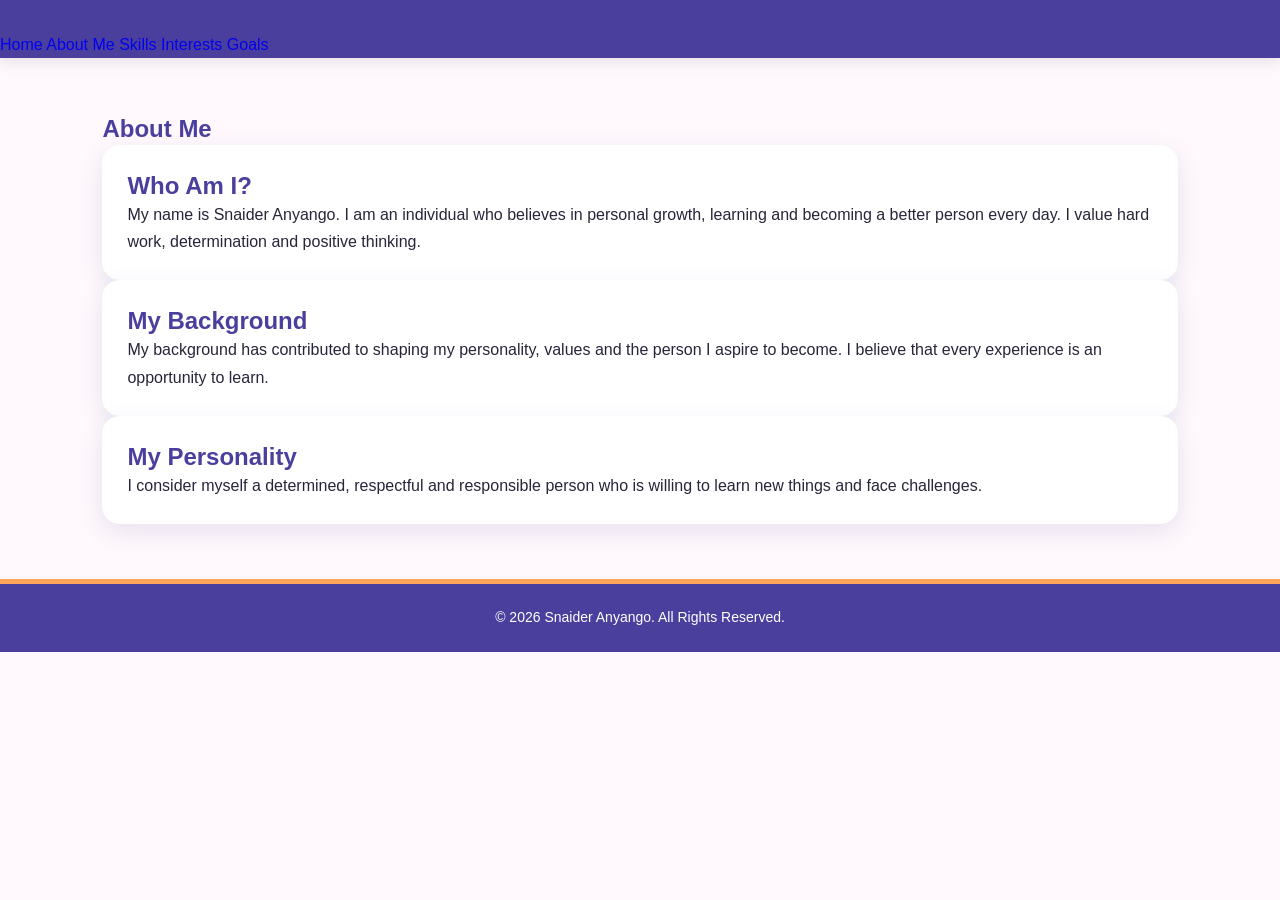
==== about.html @ adc33dcf "first commit" ====
<!DOCTYPE html>
<html lang="en">
<head>
    <meta charset="UTF-8">
    <meta name="viewport" content="width=device-width, initial-scale=1.0">
    <title>About Me | Snaider Anyango</title>
    <link rel="stylesheet" href="style.css">
</head>
<body>

<header>
    <h2>SNAIDER ANYANGO</h2>
    <nav>
        <a href="index.html">Home</a>
        <a href="about.html">About Me</a>
        <a href="skills.html">Skills</a>
        <a href="interests.html">Interests</a>
        <a href="goals.html">Goals</a>
    </nav>
</header>

<section class="content">
    <h1>About <span>Me</span></h1>

    <div class="card">
        <h2>Who Am I?</h2>
        <p>
            My name is Snaider Anyango.
            I am an individual who believes in personal growth,
            learning and becoming a better person every day.
            I value hard work, determination and positive thinking.
        </p>
    </div>

    <div class="card">
        <h2>My Background</h2>
        <p>
            My background has contributed to shaping my personality,
            values and the person I aspire to become.
            I believe that every experience is an opportunity to learn.
        </p>
    </div>

    <div class="card">
        <h2>My Personality</h2>
        <p>
            I consider myself a determined, respectful and
            responsible person who is willing to learn new things
            and face challenges.
        </p>
    </div>
</section>
<script src="script.js"></script>
<footer>
    <p>&copy; 2026 Snaider Anyango. All Rights Reserved.</p>
</footer>

</body>
</html>
---- style.css ----
/* ==================================================
   SNAIDER ANYANGO - PERSONAL PROFILE WEBSITE
   Complete Website Design
   Colours: Pink, Green, Blue, White, Yellow,
            Orange, Violet and Indigo
================================================== */


/* ==================================================
   1. COLOUR VARIABLES
================================================== */

:root {
    --pink: #F7A8C8;
    --light-green: #A8E6A3;
    --blue: #55A9E8;
    --white: #FFFFFF;
    --yellow: #FFE66D;
    --orange: #FFA45B;
    --violet: #A78BFA;
    --indigo: #4B3F9E;

    --dark: #29243A;
    --grey: #777386;
    --light-bg: #F8F7FF;

    --shadow: 0 8px 25px rgba(75, 63, 158, 0.12);
    --radius: 18px;
}


/* ==================================================
   2. GENERAL WEBSITE STYLING
================================================== */

* {
    margin: 0;
    padding: 0;
    box-sizing: border-box;
}

html {
    scroll-behavior: smooth;
}

body {
    font-family: 'Segoe UI', Arial, sans-serif;
    background: var(--light-bg);
    color: var(--dark);
    line-height: 1.7;
}

img {
    max-width: 100%;
    display: block;
}

a {
    text-decoration: none;
}

button,
input,
textarea {
    font-family: inherit;
}


/* ==================================================
   3. NAVIGATION BAR
================================================== */

header {
    background: var(--indigo);
    position: sticky;
    top: 0;
    z-index: 1000;
    box-shadow: 0 4px 15px rgba(0,0,0,0.1);
}

.navbar {
    min-height: 75px;
    padding: 15px 7%;
    display: flex;
    align-items: center;
    justify-content: space-between;
}

.logo {
    color: var(--yellow);
    font-size: 27px;
    font-weight: 800;
    letter-spacing: 1px;
}

.nav-links {
    display: flex;
    align-items: center;
    gap: 22px;
    list-style: none;
}

.nav-links a {
    color: var(--white);
    font-size: 15px;
    font-weight: 600;
    transition: 0.3s;
    padding: 8px 0;
}

.nav-links a:hover,
.nav-links a.active {
    color: var(--pink);
    border-bottom: 2px solid var(--yellow);
}

/* Mobile menu icon */

.menu-toggle {
    display: none;
    background: var(--pink);
    color: var(--indigo);
    font-size: 25px;
    border: none;
    padding: 5px 12px;
    border-radius: 8px;
    cursor: pointer;
}


/* ==================================================
   4. COMMON PAGE HEADINGS
================================================== */

h1,
h2,
h3 {
    color: var(--indigo);
    line-height: 1.3;
}

.page-heading {
    text-align: center;
    padding: 55px 20px 35px;
}

.page-heading h1 {
    font-size: 38px;
    margin-bottom: 12px;
}

.page-heading p {
    color: var(--grey);
    font-size: 16px;
}

section {
    padding: 55px 8%;
}


/* ==================================================
   5. HOME PAGE
================================================== */

.hero {
    min-height: 80vh;
    display: flex;
    align-items: center;
    justify-content: space-between;
    gap: 50px;
    padding: 65px 8%;

    background: linear-gradient(
        120deg,
        #FFFFFF 45%,
        #FCE4EF 45%,
        #E7DEFF 100%
    );
}

.hero-content {
    flex: 1;
}

.hero-content h4 {
    color: #D76E9C;
    letter-spacing: 3px;
    font-size: 14px;
    margin-bottom: 20px;
}

.hero-content h1 {
    color: var(--indigo);
    font-size: 45px;
    margin-bottom: 12px;
}

.hero-content h1 span {
    color: #D76E9C;
}

.hero-content h2 {
    color: var(--blue);
    margin-bottom: 18px;
}

.hero-content p {
    max-width: 550px;
    font-size: 17px;
    line-height: 1.9;
    color: var(--dark);
    margin-bottom: 20px;
}

.hero-btn {
    display: inline-block;
    background: var(--violet);
    color: var(--white);
    padding: 13px 28px;
    border-radius: 30px;
    font-weight: bold;
    transition: 0.3s;
}

.hero-btn:hover {
    background: var(--orange);
    color: var(--dark);
    transform: translateY(-3px);
}

/* Home page photo - RIGHT SIDE */

.hero-image {
    flex: 1;
    display: flex;
    flex-direction: column;
    align-items: center;
    justify-content: center;
}

.hero-image img {
    width: 320px;
    height: 370px;
    object-fit: cover;
    border-radius: 45% 45% 20px 20px;
    border: 7px solid var(--white);
    outline: 5px solid var(--pink);
    box-shadow: var(--shadow);
}

.upload-btn {
    background: var(--yellow);
    color: var(--dark);
    padding: 12px 22px;
    border-radius: 25px;
    margin-top: 25px;
    cursor: pointer;
    font-weight: 600;
    transition: 0.3s;
}

.upload-btn:hover {
    background: var(--light-green);
}


/* ==================================================
   6. PROFILE PAGE
================================================== */

.profile-section {
    max-width: 1100px;
    margin: auto;
    padding: 55px 25px;
}

.profile-box {
    background: var(--white);
    padding: 35px;
    border-radius: var(--radius);
    box-shadow: var(--shadow);
    border-left: 6px solid var(--pink);
    margin-bottom: 25px;
}

.profile-box h2 {
    margin-bottom: 15px;
    color: var(--indigo);
}

.profile-box p {
    color: var(--grey);
    line-height: 1.9;
}

.profile-grid {
    display: grid;
    grid-template-columns: repeat(2, 1fr);
    gap: 22px;
}

.profile-card {
    background: #FCE4EF;
    padding: 25px;
    border-radius: var(--radius);
    transition: 0.3s;
}

.profile-card:nth-child(2) {
    background: #EAF4FF;
}

.profile-card:nth-child(3) {
    background: #FFF8D9;
}

.profile-card:nth-child(4) {
    background: #E4F7E3;
}

.profile-card:hover {
    transform: translateY(-6px);
    box-shadow: var(--shadow);
}


/* ==================================================
   7. SKILLS PAGE
================================================== */

.skills-section {
    max-width: 1100px;
    margin: auto;
    padding: 50px 25px;
}

.skills-grid {
    display: grid;
    grid-template-columns: repeat(3, 1fr);
    gap: 22px;
}

.skill-card {
    background: var(--white);
    padding: 28px;
    border-radius: var(--radius);
    box-shadow: var(--shadow);
    text-align: center;
    border-bottom: 5px solid var(--pink);
    transition: 0.3s;
}

.skill-card:nth-child(2) {
    border-color: var(--blue);
}

.skill-card:nth-child(3) {
    border-color: var(--light-green);
}

.skill-card:nth-child(4) {
    border-color: var(--yellow);
}

.skill-card:nth-child(5) {
    border-color: var(--orange);
}

.skill-card:nth-child(6) {
    border-color: var(--violet);
}

.skill-card:hover {
    transform: translateY(-8px);
}

.skill-card h3 {
    margin: 12px 0;
}

.skill-icon {
    font-size: 40px;
}

/* Skill progress bars */

.skill-bar {
    width: 100%;
    height: 10px;
    background: #EEEAFB;
    border-radius: 20px;
    overflow: hidden;
    margin-top: 15px;
}

.skill-progress {
    height: 100%;
    background: linear-gradient(
        90deg,
        var(--pink),
        var(--violet),
        var(--blue)
    );
    border-radius: 20px;
}


/* ==================================================
   8. INTERESTS PAGE
================================================== */

.interests-section {
    max-width: 1100px;
    margin: auto;
    padding: 50px 25px;
}

.interests-grid {
    display: grid;
    grid-template-columns: repeat(3, 1fr);
    gap: 25px;
}

.interest-card {
    background: var(--white);
    padding: 30px 22px;
    text-align: center;
    border-radius: var(--radius);
    box-shadow: var(--shadow);
    transition: 0.3s;
}

.interest-card:hover {
    transform: translateY(-8px) rotate(1deg);
}

.interest-card:nth-child(1) {
    background: #FCE4EF;
}

.interest-card:nth-child(2) {
    background: #EAF4FF;
}

.interest-card:nth-child(3) {
    background: #E4F7E3;
}

.interest-card:nth-child(4) {
    background: #FFF8D9;
}

.interest-card:nth-child(5) {
    background: #F3EEFF;
}

.interest-card:nth-child(6) {
    background: #FFF0E4;
}

.interest-icon {
    font-size: 42px;
    margin-bottom: 15px;
}

.interest-card h3 {
    margin-bottom: 10px;
}

.interest-card p {
    color: var(--grey);
}


/* ==================================================
   9. GOALS AND AMBITIONS PAGE
================================================== */

.goals-hero {
    position: relative;
    padding: 75px 8%;
    background: linear-gradient(
        120deg,
        var(--indigo),
        var(--violet),
        var(--pink)
    );
    color: var(--white);
    overflow: hidden;
    border-radius: 0 0 45px 45px;
}

.goals-intro {
    max-width: 700px;
    position: relative;
    z-index: 2;
}

.small-tag {
    display: inline-block;
    background: var(--yellow);
    color: var(--dark);
    padding: 9px 16px;
    border-radius: 30px;
    font-size: 12px;
    font-weight: bold;
    letter-spacing: 2px;
}

.goals-hero h1 {
    color: var(--white);
    font-size: 45px;
    margin-top: 30px;
}

.goals-hero h1 span {
    color: var(--yellow);
}

.goals-hero p {
    color: var(--white);
    font-size: 17px;
    line-height: 1.8;
}

.goals-decoration {
    position: absolute;
    right: 10%;
    top: 10px;
    font-size: 180px;
    color: rgba(255,255,255,0.15);
}

.goals-container {
    max-width: 1100px;
    margin: auto;
    padding: 55px 25px;
}

.vision-mission {
    display: grid;
    grid-template-columns: repeat(2, 1fr);
    gap: 25px;
}

.goal-card {
    padding: 35px;
    border-radius: 22px;
    min-height: 190px;
    transition: 0.3s;
}

.goal-card:hover,
.future-card:hover {
    transform: translateY(-7px);
}

.vision-card {
    background: #FCE4EF;
    border-left: 7px solid var(--pink);
}

.mission-card {
    background: #EAF4FF;
    border-left: 7px solid var(--blue);
}

.goal-icon {
    font-size: 35px;
}

.goal-card h2 {
    margin: 10px 0;
}

.goal-card p {
    line-height: 1.8;
}

.goals-heading {
    text-align: center;
    margin: 75px 0 30px;
}

.goals-heading span {
    color: #E58A38;
    font-weight: bold;
    font-size: 12px;
    letter-spacing: 2px;
}

.goals-heading h2 {
    font-size: 32px;
    margin: 12px 0;
}

.goals-heading p {
    color: var(--grey);
}

.goal-list {
    display: grid;
    grid-template-columns: repeat(2, 1fr);
    gap: 18px;
}

.goal-item {
    display: flex;
    align-items: center;
    gap: 16px;
    padding: 22px;
    background: var(--white);
    border-radius: 16px;
    box-shadow: var(--shadow);
    border: 1px solid #EEEAFB;
    transition: 0.3s;
}

.goal-item:hover {
    transform: translateX(6px);
    border-color: var(--violet);
}

.number {
    background: var(--indigo);
    color: var(--white);
    min-width: 42px;
    height: 42px;
    display: grid;
    place-items: center;
    border-radius: 12px;
    font-weight: bold;
}

.goal-item h3 {
    margin: 0 0 7px;
    font-size: 17px;
}

.goal-item p {
    color: var(--grey);
    margin: 0;
    font-size: 14px;
}

.goal-symbol {
    margin-left: auto;
    font-size: 25px;
}

.future-grid {
    display: grid;
    grid-template-columns: repeat(4, 1fr);
    gap: 18px;
}

.future-card {
    padding: 25px 18px;
    border-radius: 18px;
    text-align: center;
    transition: 0.3s;
}

.future-card > div {
    font-size: 38px;
    margin-bottom: 15px;
}

.future-card h3 {
    font-size: 17px;
}

.future-card p {
    line-height: 1.6;
    font-size: 14px;
}

.future-pink {
    background: #FCE4EF;
}

.future-blue {
    background: #EAF4FF;
}

.future-yellow {
    background: #FFF8D9;
}

.future-green {
    background: #E4F7E3;
}

.motto-section {
    margin-top: 80px;
    padding: 55px 30px;
    text-align: center;
    background: linear-gradient(
        120deg,
        var(--indigo),
        var(--violet)
    );
    border-radius: 25px;
    color: var(--white);
}

.motto-star {
    color: var(--yellow);
    font-size: 35px;
}

.motto-section h2 {
    color: var(--yellow);
    letter-spacing: 4px;
}

.motto-section blockquote {
    font-size: 23px;
    font-style: italic;
    line-height: 1.7;
    max-width: 750px;
    margin: 25px auto;
    color: var(--white);
}

.motto-section p {
    color: var(--yellow);
    font-weight: bold;
}


/* ==================================================
   10. CONTACT PAGE
================================================== */

.contact-section {
    background: linear-gradient(
        135deg,
        var(--white),
        #FCE4EF,
        #EAF4FF,
        #F3EEFF
    );
    padding: 45px 20px;
}

.contact-box {
    max-width: 600px;
    margin: 35px auto;
    padding: 35px;
    background: var(--white);
    border-radius: 18px;
    box-shadow: var(--shadow);
    border-top: 5px solid var(--pink);
}

.contact-box h3 {
    text-align: center;
    color: var(--indigo);
    margin-bottom: 25px;
    font-size: 23px;
}

.contact-box form {
    display: flex;
    flex-direction: column;
    gap: 12px;
}

.contact-box label {
    color: var(--indigo);
    font-weight: 600;
    margin-top: 8px;
}

.contact-box input,
.contact-box textarea {
    width: 100%;
    padding: 14px;
    border: 1px solid var(--light-green);
    border-radius: 9px;
    outline: none;
    font-size: 15px;
    background: #F5FAFF;
}

.contact-box input:focus,
.contact-box textarea:focus {
    border-color: var(--blue);
    box-shadow: 0 0 5px rgba(85,169,232,0.3);
}

.contact-box textarea {
    resize: vertical;
}

.contact-box button {
    margin-top: 15px;
    font-size: 16px;
    background: var(--violet);
    color: var(--white);
    border: none;
    padding: 14px;
    border-radius: 9px;
    cursor: pointer;
    transition: 0.3s;
}

.contact-box button:hover {
    background: var(--orange);
    color: var(--dark);
}

.contact-box button:disabled {
    opacity: 0.6;
    cursor: not-allowed;
}

.contact-note {
    text-align: center;
    margin-top: 25px;
    color: var(--indigo);
    line-height: 1.7;
}

#form-status {
    text-align: center;
    font-weight: 600;
    margin-top: 12px;
}


/* ==================================================
   11. COMMON CARDS AND BUTTONS
================================================== */

.card {
    background: var(--white);
    padding: 25px;
    border-radius: var(--radius);
    box-shadow: var(--shadow);
    transition: 0.3s;
}

.card:hover {
    transform: translateY(-5px);
}

button {
    transition: 0.3s;
}


/* ==================================================
   12. FOOTER
================================================== */

footer {
    background: var(--indigo);
    color: var(--white);
    text-align: center;
    padding: 22px;
    border-top: 5px solid var(--orange);
}

footer p {
    color: var(--white);
    font-size: 14px;
}


/* ==================================================
   13. RESPONSIVE DESIGN - TABLETS
================================================== */

@media (max-width: 900px) {

    .navbar {
        padding: 15px 4%;
    }

    .nav-links {
        gap: 12px;
    }

    .hero {
        padding: 50px 5%;
    }

    .hero-content h1 {
        font-size: 35px;
    }

    .skills-grid,
    .interests-grid {
        grid-template-columns: repeat(2, 1fr);
    }

    .future-grid {
        grid-template-columns: repeat(2, 1fr);
    }

}


/* ==================================================
   14. RESPONSIVE DESIGN - MOBILE PHONES
================================================== */

@media (max-width: 768px) {

    /* Navigation */

    .navbar {
        flex-wrap: wrap;
    }

    .menu-toggle {
        display: block;
    }

    .nav-links {
        display: none;
        width: 100%;
        flex-direction: column;
        align-items: flex-start;
        gap: 0;
        padding: 15px 0;
    }

    .nav-links.show {
        display: flex;
    }

    .nav-links li {
        width: 100%;
    }

    .nav-links a {
        display: block;
        padding: 12px 5px;
    }

    /* Home */

    .hero {
        flex-direction: column;
        text-align: center;
        padding: 45px 7%;
    }

    .hero-content h1 {
        font-size: 32px;
    }

    .hero-content p {
        margin-left: auto;
        margin-right: auto;
    }

    .hero-image img {
        width: 260px;
        height: 300px;
    }

    /* Other pages */

    .profile-grid,
    .vision-mission,
    .goal-list {
        grid-template-columns: 1fr;
    }

    .skills-grid,
    .interests-grid {
        grid-template-columns: repeat(2, 1fr);
    }

    .goals-hero h1 {
        font-size: 32px;
    }

    .goals-decoration {
        font-size: 100px;
        right: 5%;
    }

    .motto-section blockquote {
        font-size: 19px;
    }

}


/* ==================================================
   15. SMALL MOBILE PHONES
================================================== */

@media (max-width: 450px) {

    .logo {
        font-size: 22px;
    }

    .hero-content h1 {
        font-size: 28px;
    }

    .page-heading h1 {
        font-size: 29px;
    }

    .skills-grid,
    .interests-grid,
    .future-grid {
        grid-template-columns: 1fr;
    }

    .contact-box {
        padding: 22px;
        margin: 15px auto;
    }

    .goal-item {
        padding: 15px;
        gap: 10px;
    }

    .goals-container {
        padding: 35px 15px;
    }

    section {
        padding: 35px 5%;
    }

}

/* =================================
   GOALS AND AMBITIONS PAGE
================================= */

.goals-hero {
    position: relative;
    padding: 75px 8%;
    background: linear-gradient(120deg, #4B3F9E, #A78BFA, #F7A8C8);
    color: white;
    overflow: hidden;
    border-radius: 0 0 45px 45px;
}

.goals-intro {
    max-width: 700px;
    position: relative;
    z-index: 2;
}

.small-tag {
    background: #FFE66D;
    color: #29243A;
    padding: 9px 16px;
    border-radius: 30px;
    font-size: 12px;
    font-weight: bold;
    letter-spacing: 2px;
}

.goals-hero h1 {
    color: white;
    font-size: 45px;
    line-height: 1.2;
    margin-top: 30px;
}

.goals-hero h1 span {
    color: #FFE66D;
}

.goals-hero p {
    color: white;
    font-size: 17px;
    line-height: 1.8;
}

.goals-decoration {
    position: absolute;
    right: 10%;
    top: 10px;
    font-size: 180px;
    color: rgba(255,255,255,0.15);
}

/* MAIN CONTAINER */

.goals-container {
    max-width: 1100px;
    margin: auto;
    padding: 55px 25px;
}

/* VISION AND MISSION */

.vision-mission {
    display: grid;
    grid-template-columns: repeat(2, 1fr);
    gap: 25px;
}

.goal-card {
    padding: 35px;
    border-radius: 22px;
    min-height: 190px;
    transition: 0.3s;
}

.goal-card:hover,
.future-card:hover {
    transform: translateY(-7px);
}

.vision-card {
    background: #FCE4EF;
    border-left: 7px solid #F7A8C8;
}

.mission-card {
    background: #EAF4FF;
    border-left: 7px solid #55A9E8;
}

.goal-icon {
    font-size: 35px;
}

.goal-card h2 {
    color: #4B3F9E;
}

.goal-card p {
    line-height: 1.8;
    color: #39334B;
}

/* SECTION HEADINGS */

.goals-heading {
    text-align: center;
    margin: 75px 0 30px;
}

.goals-heading span {
    color: #E58A38;
    font-weight: bold;
    font-size: 12px;
    letter-spacing: 2px;
}

.goals-heading h2 {
    color: #4B3F9E;
    font-size: 32px;
    margin: 12px 0;
}

.goals-heading p {
    color: #777;
}

/* SHORT-TERM GOALS */

.goal-list {
    display: grid;
    grid-template-columns: repeat(2, 1fr);
    gap: 18px;
}

.goal-item {
    display: flex;
    align-items: center;
    gap: 16px;
    padding: 22px;
    background: white;
    border-radius: 16px;
    box-shadow: 0 5px 20px rgba(75,63,158,0.09);
    border: 1px solid #EEEAFB;
    transition: 0.3s;
}

.goal-item:hover {
    transform: translateX(6px);
    border-color: #A78BFA;
}

.number {
    background: #4B3F9E;
    color: white;
    min-width: 42px;
    height: 42px;
    display: grid;
    place-items: center;
    border-radius: 12px;
    font-weight: bold;
}

.goal-item h3 {
    color: #4B3F9E;
    margin: 0 0 7px;
    font-size: 17px;
}

.goal-item p {
    color: #666;
    margin: 0;
    line-height: 1.5;
    font-size: 14px;
}

.goal-symbol {
    margin-left: auto;
    font-size: 25px;
}

/* LONG-TERM GOALS */

.long-heading {
    margin-top: 85px;
}

.future-grid {
    display: grid;
    grid-template-columns: repeat(4, 1fr);
    gap: 18px;
}

.future-card {
    padding: 25px 18px;
    border-radius: 18px;
    text-align: center;
    transition: 0.3s;
}

.future-card > div {
    font-size: 38px;
    margin-bottom: 15px;
}

.future-card h3 {
    color: #4B3F9E;
    font-size: 17px;
}

.future-card p {
    color: #45404D;
    line-height: 1.6;
    font-size: 14px;
}

.future-pink {
    background: #FCE4EF;
}

.future-blue {
    background: #EAF4FF;
}

.future-yellow {
    background: #FFF8D9;
}

.future-green {
    background: #E4F7E3;
}

/* MOTTO SECTION */

.motto-section {
    margin-top: 80px;
    padding: 55px 30px;
    text-align: center;
    background: linear-gradient(120deg, #4B3F9E, #A78BFA);
    border-radius: 25px;
    color: white;
    position: relative;
    overflow: hidden;
}

.motto-star {
    color: #FFE66D;
    font-size: 35px;
}

.motto-section h2 {
    color: #FFE66D;
    letter-spacing: 4px;
}

.motto-section blockquote {
    font-size: 23px;
    font-style: italic;
    line-height: 1.7;
    max-width: 750px;
    margin: 25px auto;
    color: white;
}

.motto-section p {
    color: #FFE66D;
    font-weight: bold;
}

/* RESPONSIVE DESIGN */

@media (max-width: 768px) {

    .goals-hero h1 {
        font-size: 32px;
    }

    .vision-mission,
    .goal-list {
        grid-template-columns: 1fr;
    }

    .future-grid {
        grid-template-columns: repeat(2, 1fr);
    }

    .goals-decoration {
        font-size: 100px;
        right: 5%;
    }

    .motto-section blockquote {
        font-size: 19px;
    }
}

@media (max-width: 450px) {

    .future-grid {
        grid-template-columns: 1fr;
    }

    .goals-container {
        padding: 35px 15px;
    }
}


/* GENERAL PAGE DESIGN */
body {
    margin: 0;
    font-family: Arial, sans-serif;
    background: #fff8fc;
    color: #29243A;
}

a {
    text-decoration: none;
}

.small-tag {
    display: inline-block;
    color: #a04483;
    background: #ffe1f0;
    padding: 9px 17px;
    border-radius: 25px;
    font-size: 12px;
    font-weight: bold;
    letter-spacing: 1px;
}

.page-heading {
    text-align: center;
    padding: 65px 20px 35px;
}

.page-heading h1 {
    font-size: 38px;
    margin: 20px 0 10px;
    color: #4b3f9e;
}

.page-heading p {
    color: #777;
    font-size: 16px;
}

/* HOME PAGE */
.hero {
    min-height: 75vh;
    display: flex;
    align-items: center;
    justify-content: space-around;
    gap: 35px;
    padding: 50px 8%;
    background: linear-gradient(120deg, #fff0f7, #edf7ff);
}

.hero-content {
    flex: 1;
    max-width: 600px;
}

.hero-content h1 {
    font-size: 45px;
    line-height: 1.2;
}

.hero-content h1 span {
    color: #e56ba8;
}

.hero-content h2 {
    color: #4b3f9e;
}

.hero-content p {
    line-height: 1.8;
    color: #666;
    margin-bottom: 25px;
}

.btn {
    display: inline-block;
    background: #e56ba8;
    color: white;
    padding: 13px 25px;
    border-radius: 25px;
    font-weight: bold;
}

.btn:hover {
    background: #4b3f9e;
}

.hero-image {
    flex: 1;
    text-align: center;
}

.hero-image img {
    width: 300px;
    height: 350px;
    object-fit: cover;
    border-radius: 45% 45% 20px 20px;
    border: 7px solid white;
    box-shadow: 0 10px 30px #d9b5cd;
}

#photoUpload {
    display: none;
}

.upload-btn {
    display: block;
    width: fit-content;
    margin: 15px auto;
    padding: 10px 20px;
    background: #4b3f9e;
    color: white;
    border-radius: 20px;
    cursor: pointer;
}

.home-welcome {
    text-align: center;
    padding: 55px 20px;
}

.home-welcome h2 {
    color: #4b3f9e;
    font-size: 30px;
}

/* PROFILE PAGE */
.profile-container {
    display: grid;
    grid-template-columns: repeat(2, 1fr);
    gap: 25px;
    max-width: 1050px;
    margin: 20px auto 70px;
    padding: 0 20px;
}

.profile-card {
    background: white;
    padding: 30px;
    border-radius: 20px;
    box-shadow: 0 5px 20px #eadce8;
    border-bottom: 5px solid #f7a8c8;
    transition: 0.3s;
}

.profile-card:hover,
.skill-card:hover,
.interest-card:hover {
    transform: translateY(-7px);
}

.profile-card h2 {
    color: #4b3f9e;
}

.profile-card p {
    color: #666;
    line-height: 1.8;
}

.profile-icon {
    font-size: 35px;
}

/* SKILLS PAGE */
.skills-container {
    display: grid;
    grid-template-columns: repeat(3, 1fr);
    gap: 25px;
    max-width: 1100px;
    margin: 20px auto 70px;
    padding: 0 20px;
}

.skill-card {
    background: white;
    text-align: center;
    padding: 30px 22px;
    border-radius: 20px;
    box-shadow: 0 5px 20px #eadce8;
    transition: 0.3s;
}

.skill-card:nth-child(1) {
    border-top: 5px solid #55a9e8;
}

.skill-card:nth-child(2) {
    border-top: 5px solid #f7a8c8;
}

.skill-card:nth-child(3) {
    border-top: 5px solid #ffa45b;
}

.skill-card:nth-child(4) {
    border-top: 5px solid #a8e6a3;
}

.skill-card:nth-child(5) {
    border-top: 5px solid #a78bfa;
}

.skill-card:nth-child(6) {
    border-top: 5px solid #ffe66d;
}

.skill-icon {
    font-size: 40px;
}

.skill-card h2 {
    color: #4b3f9e;
}

.skill-card p {
    color: #666;
    line-height: 1.7;
}

.skill-label {
    display: inline-block;
    margin-top: 10px;
    padding: 8px 13px;
    background: #f4eaff;
    color: #7046a5;
    border-radius: 20px;
    font-size: 12px;
    font-weight: bold;
}

/* INTERESTS PAGE */
.interests-grid {
    display: grid;
    grid-template-columns: repeat(3, 1fr);
    gap: 25px;
    max-width: 1100px;
    margin: 20px auto 70px;
    padding: 0 20px;
}

.interest-card {
    text-align: center;
    background: white;
    padding: 30px 22px;
    border-radius: 20px;
    box-shadow: 0 5px 20px #eadce8;
    transition: 0.3s;
}

.interest-card:nth-child(1) {
    background: #edf7ff;
}

.interest-card:nth-child(2) {
    background: #fff0f7;
}

.interest-card:nth-child(3) {
    background: #f3efff;
}

.interest-card:nth-child(4) {
    background: #efffed;
}

.interest-card:nth-child(5) {
    background: #fff9df;
}

.interest-card:nth-child(6) {
    background: #fff0e6;
}

.interest-icon {
    font-size: 42px;
}

.interest-card h2 {
    color: #4b3f9e;
}

.interest-card p {
    color: #666;
    line-height: 1.7;
}

/* FOOTER */
footer {
    text-align: center;
    padding: 22px;
    background: #4b3f9e;
    color: white;
}

/* MOBILE RESPONSIVENESS */
@media (max-width: 768px) {
    .hero {
        flex-direction: column;
        text-align: center;
    }

    .hero-content h1 {
        font-size: 34px;
    }

    .profile-container,
    .skills-container,
    .interests-grid {
        grid-template-columns: 1fr;
    }

    .page-heading h1 {
        font-size: 30px;
    }

    .hero-image img {
        width: 240px;
        height: 280px;
    }
}

/* ==================================================
   END OF SNAIDER'S PERSONAL WEBSITE DESIGN
================================================== */
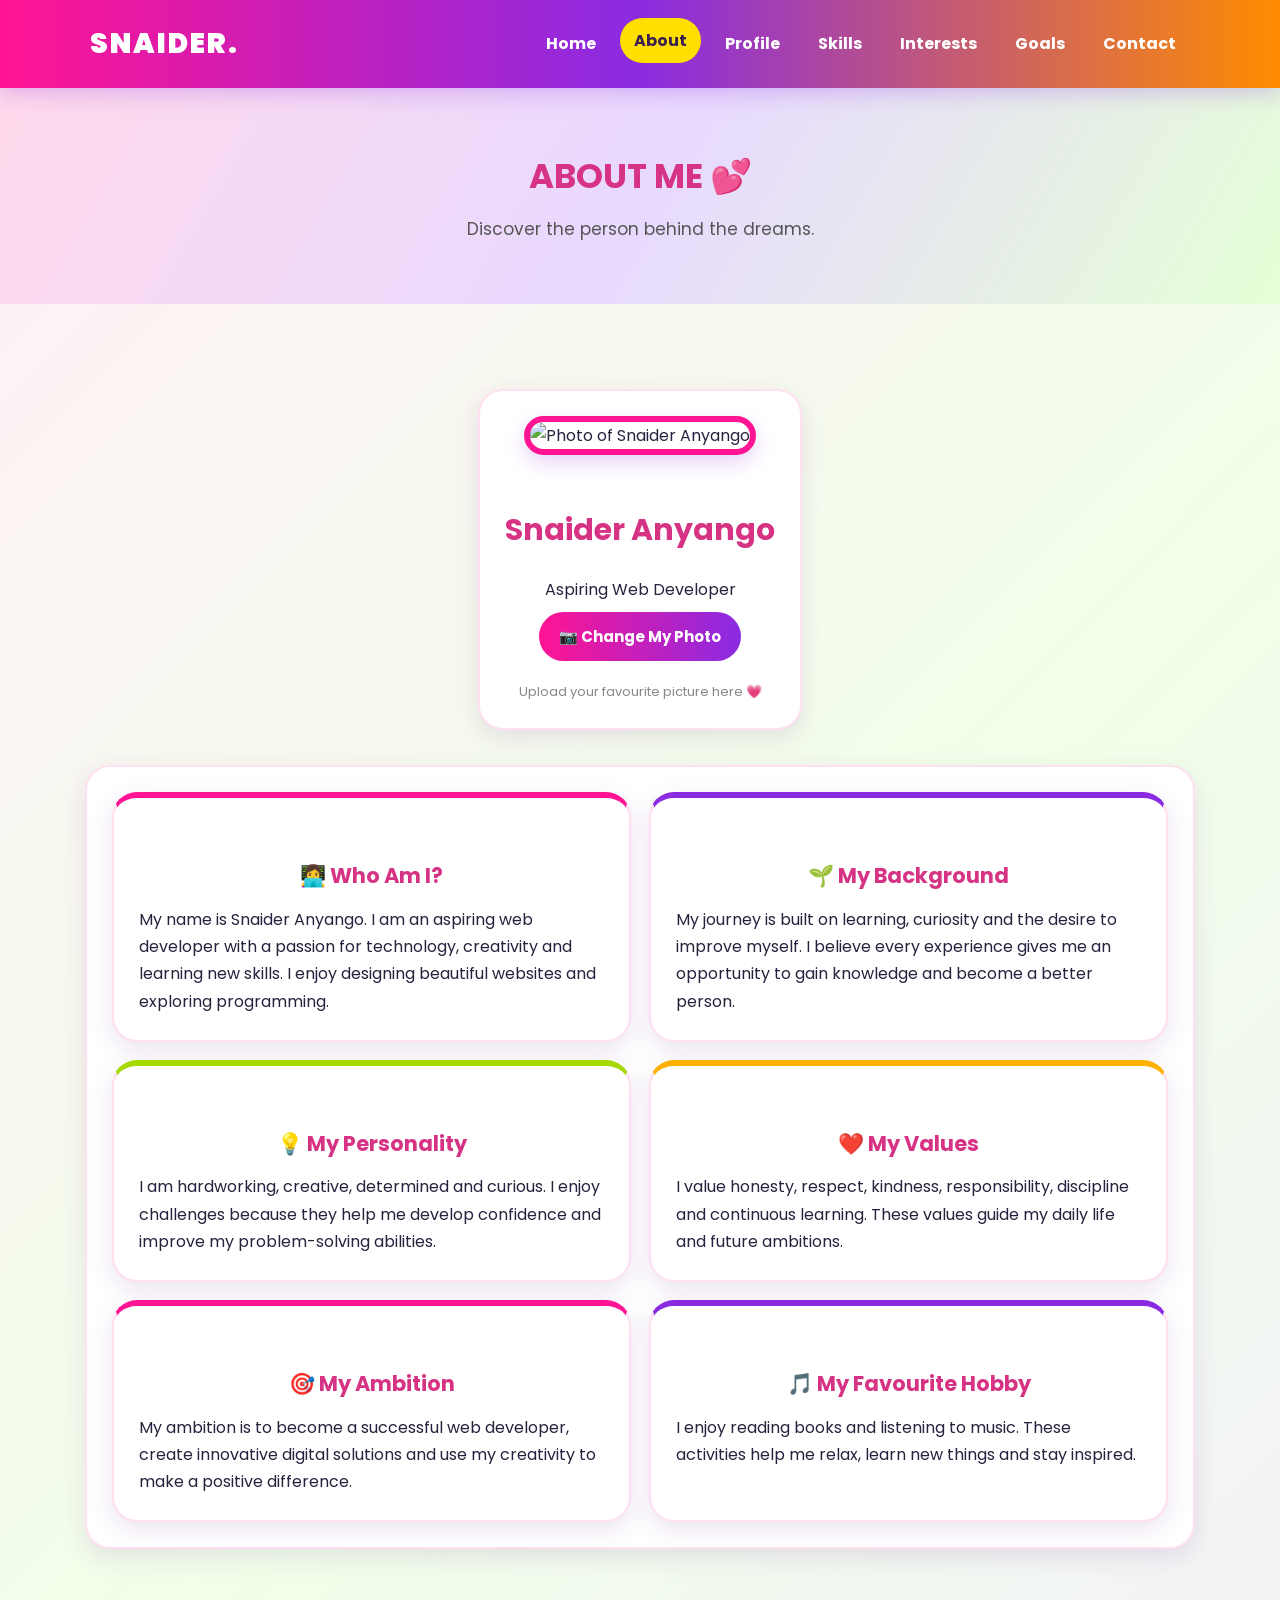
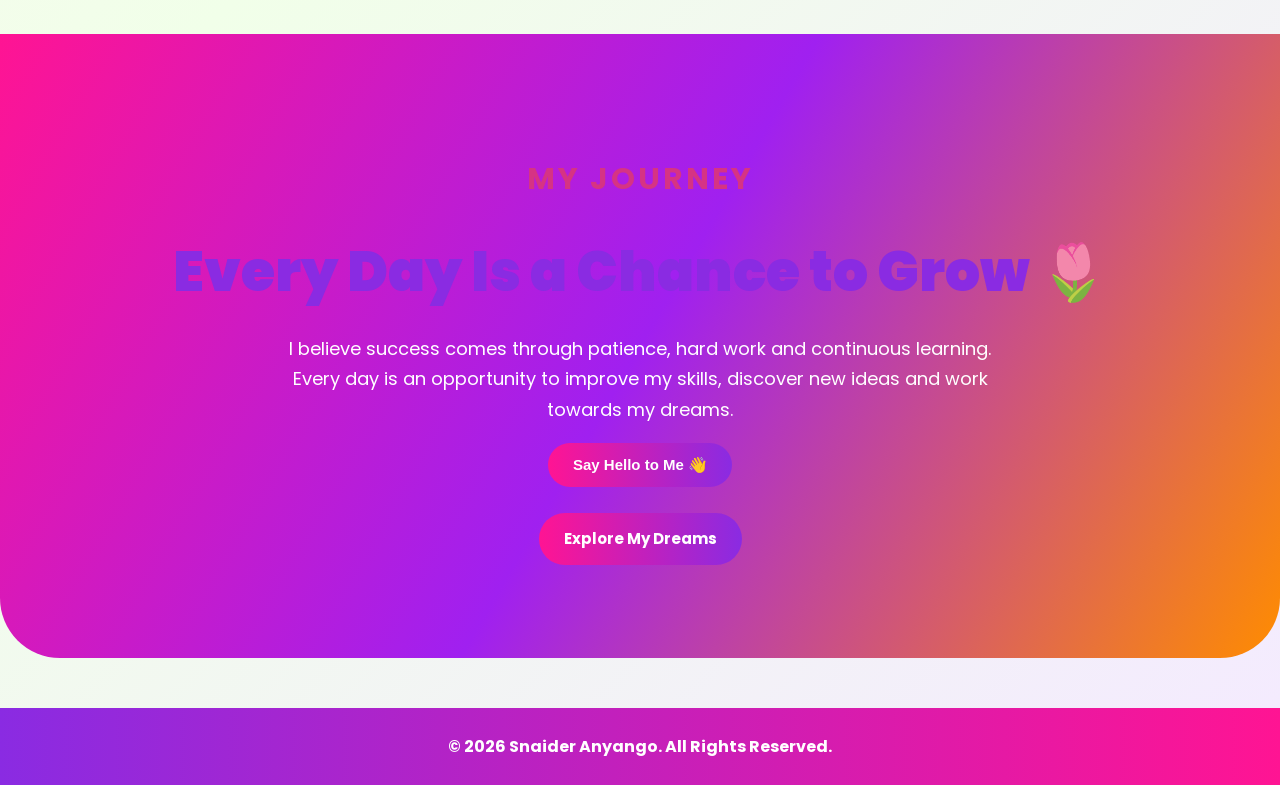
==== commit d32abe71: "initial commit" ====
--- a/about.html
+++ b/about.html
@@ -4,56 +4,175 @@
 <head>
     <meta charset="UTF-8">
     <meta name="viewport" content="width=device-width, initial-scale=1.0">
+
     <title>About Me | Snaider Anyango</title>
+    <link href="https://fonts.googleapis.com/css2?family=Poppins:wght@400;500;600;700;800&display=swap" rel="stylesheet">
     <link rel="stylesheet" href="style.css">
+    <script src="script.js" defer></script>
 </head>
+
 <body>
 
-<header>
-    <h2>SNAIDER ANYANGO</h2>
-    <nav>
+<!-- NAVIGATION -->
+<header class="header">
+
+    <a href="index.html" class="logo">SNAIDER.</a>
+
+    <button class="menu-toggle" id="menuToggle">☰</button>
+
+    <nav id="navbar">
         <a href="index.html">Home</a>
-        <a href="about.html">About Me</a>
+        <a href="about.html">About</a>
+        <a href="profile.html">Profile</a>
         <a href="skills.html">Skills</a>
         <a href="interests.html">Interests</a>
         <a href="goals.html">Goals</a>
+        <a href="contact.html">Contact</a>
     </nav>
+
 </header>
 
-<section class="content">
-    <h1>About <span>Me</span></h1>
+<!-- PAGE HEADING -->
+<section class="page-heading">
 
-    <div class="card">
-        <h2>Who Am I?</h2>
-        <p>
-            My name is Snaider Anyango.
-            I am an individual who believes in personal growth,
-            learning and becoming a better person every day.
-            I value hard work, determination and positive thinking.
+    <h1>ABOUT ME 💕</h1>
+
+    <p>Discover the person behind the dreams.</p>
+
+</section>
+
+<!-- ABOUT SECTION -->
+<section class="profile-layout">
+
+    <!-- PHOTO -->
+    <div class="photo-card">
+
+        <img id="profilePhoto"
+             src="images/snaider.jpg"
+             alt="Photo of Snaider Anyango">
+
+        <h2>Snaider Anyango</h2>
+
+        <p>Aspiring Web Developer</p>
+
+        <label for="photoUpload" class="btn upload-btn">
+            📷 Change My Photo
+        </label>
+
+        <input type="file"
+               id="photoUpload"
+               accept="image/*"
+               hidden>
+
+        <p class="small-text">
+            Upload your favourite picture here 💗
         </p>
+
     </div>
 
-    <div class="card">
-        <h2>My Background</h2>
-        <p>
-            My background has contributed to shaping my personality,
-            values and the person I aspire to become.
-            I believe that every experience is an opportunity to learn.
-        </p>
+    <!-- ABOUT INFORMATION -->
+    <div class="profile-details">
+
+        <article class="info-card">
+            <h2>👩‍💻 Who Am I?</h2>
+
+            <p>
+                My name is Snaider Anyango. I am an aspiring
+                web developer with a passion for technology,
+                creativity and learning new skills. I enjoy
+                designing beautiful websites and exploring
+                programming.
+            </p>
+        </article>
+
+        <article class="info-card">
+            <h2>🌱 My Background</h2>
+
+            <p>
+                My journey is built on learning, curiosity
+                and the desire to improve myself. I believe
+                every experience gives me an opportunity
+                to gain knowledge and become a better person.
+            </p>
+        </article>
+
+        <article class="info-card">
+            <h2>💡 My Personality</h2>
+
+            <p>
+                I am hardworking, creative, determined
+                and curious. I enjoy challenges because
+                they help me develop confidence and improve
+                my problem-solving abilities.
+            </p>
+        </article>
+
+        <article class="info-card">
+            <h2>❤️ My Values</h2>
+
+            <p>
+                I value honesty, respect, kindness,
+                responsibility, discipline and continuous
+                learning. These values guide my daily life
+                and future ambitions.
+            </p>
+        </article>
+
+        <article class="info-card">
+            <h2>🎯 My Ambition</h2>
+
+            <p>
+                My ambition is to become a successful
+                web developer, create innovative digital
+                solutions and use my creativity to make
+                a positive difference.
+            </p>
+        </article>
+
+        <article class="info-card">
+            <h2>🎵 My Favourite Hobby</h2>
+
+            <p>
+                I enjoy reading books and listening to music.
+                These activities help me relax, learn new
+                things and stay inspired.
+            </p>
+        </article>
+
     </div>
 
-    <div class="card">
-        <h2>My Personality</h2>
-        <p>
-            I consider myself a determined, respectful and
-            responsible person who is willing to learn new things
-            and face challenges.
-        </p>
-    </div>
 </section>
-<script src="script.js"></script>
+
+<!-- EXTRA ABOUT ME -->
+<section class="intro">
+
+    <h2>MY JOURNEY</h2>
+
+    <h1>Every Day Is a Chance to Grow 🌷</h1>
+
+    <p>
+        I believe success comes through patience,
+        hard work and continuous learning. Every day
+        is an opportunity to improve my skills,
+        discover new ideas and work towards my dreams.
+    </p>
+
+    <button class="btn" id="greetBtn">
+        Say Hello to Me 👋
+    </button>
+
+    <p id="greeting"></p>
+
+    <a href="goals.html" class="btn purple-btn">
+        Explore My Dreams
+    </a>
+
+</section>
+
+<!-- FOOTER -->
 <footer>
-    <p>&copy; 2026 Snaider Anyango. All Rights Reserved.</p>
+    © <span class="year">2026</span>
+    Snaider Anyango. All Rights Reserved.
 </footer>
 
 </body>
--- a/style.css
+++ b/style.css
@@ -1,38 +1,7 @@
 
-/* ==================================================
-   SNAIDER ANYANGO - PERSONAL PROFILE WEBSITE
-   Complete Website Design
-   Colours: Pink, Green, Blue, White, Yellow,
-            Orange, Violet and Indigo
-================================================== */
-
-
-/* ==================================================
-   1. COLOUR VARIABLES
-================================================== */
-
-:root {
-    --pink: #F7A8C8;
-    --light-green: #A8E6A3;
-    --blue: #55A9E8;
-    --white: #FFFFFF;
-    --yellow: #FFE66D;
-    --orange: #FFA45B;
-    --violet: #A78BFA;
-    --indigo: #4B3F9E;
-
-    --dark: #29243A;
-    --grey: #777386;
-    --light-bg: #F8F7FF;
-
-    --shadow: 0 8px 25px rgba(75, 63, 158, 0.12);
-    --radius: 18px;
-}
-
-
-/* ==================================================
-   2. GENERAL WEBSITE STYLING
-================================================== */
+/* =================================
+   SNAIDER ANYANGO PERSONAL WEBSITE
+================================= */
 
 * {
     margin: 0;
@@ -46,137 +15,75 @@
 
 body {
     font-family: 'Segoe UI', Arial, sans-serif;
-    background: var(--light-bg);
-    color: var(--dark);
+    background: #fff5fa;
+    color: #444;
     line-height: 1.7;
 }
 
-img {
-    max-width: 100%;
-    display: block;
-}
-
-a {
-    text-decoration: none;
-}
-
-button,
-input,
-textarea {
-    font-family: inherit;
-}
-
-
-/* ==================================================
-   3. NAVIGATION BAR
-================================================== */
-
-header {
-    background: var(--indigo);
+/* NAVIGATION */
+
+.header {
+    background: white;
+    padding: 18px 7%;
+    display: flex;
+    justify-content: space-between;
+    align-items: center;
+    box-shadow: 0 3px 12px rgba(0,0,0,0.08);
     position: sticky;
     top: 0;
-    z-index: 1000;
-    box-shadow: 0 4px 15px rgba(0,0,0,0.1);
-}
-
-.navbar {
-    min-height: 75px;
-    padding: 15px 7%;
+    z-index: 100;
+}
+
+.logo {
+    color: #d63384;
+    font-size: 28px;
+    font-weight: bold;
+    text-decoration: none;
+    letter-spacing: 2px;
+}
+
+.header nav {
     display: flex;
-    align-items: center;
-    justify-content: space-between;
-}
-
-.logo {
-    color: var(--yellow);
-    font-size: 27px;
-    font-weight: 800;
-    letter-spacing: 1px;
-}
-
-.nav-links {
-    display: flex;
-    align-items: center;
     gap: 22px;
-    list-style: none;
-}
-
-.nav-links a {
-    color: var(--white);
-    font-size: 15px;
+}
+
+.header nav a {
+    color: #444;
+    text-decoration: none;
     font-weight: 600;
     transition: 0.3s;
-    padding: 8px 0;
-}
-
-.nav-links a:hover,
-.nav-links a.active {
-    color: var(--pink);
-    border-bottom: 2px solid var(--yellow);
-}
-
-/* Mobile menu icon */
+}
+
+.header nav a:hover,
+.header nav a.active {
+    color: #d63384;
+}
 
 .menu-toggle {
     display: none;
-    background: var(--pink);
-    color: var(--indigo);
-    font-size: 25px;
+    background: #d63384;
+    color: white;
     border: none;
-    padding: 5px 12px;
+    padding: 8px 14px;
+    font-size: 23px;
     border-radius: 8px;
     cursor: pointer;
 }
 
-
-/* ==================================================
-   4. COMMON PAGE HEADINGS
-================================================== */
-
-h1,
-h2,
-h3 {
-    color: var(--indigo);
-    line-height: 1.3;
-}
-
-.page-heading {
-    text-align: center;
-    padding: 55px 20px 35px;
-}
-
-.page-heading h1 {
-    font-size: 38px;
-    margin-bottom: 12px;
-}
-
-.page-heading p {
-    color: var(--grey);
-    font-size: 16px;
-}
-
-section {
-    padding: 55px 8%;
-}
-
-
-/* ==================================================
-   5. HOME PAGE
-================================================== */
+/* HOME PAGE */
 
 .hero {
-    min-height: 80vh;
+    min-height: 85vh;
+    padding: 70px 9%;
     display: flex;
     align-items: center;
     justify-content: space-between;
     gap: 50px;
-    padding: 65px 8%;
-
     background: linear-gradient(
         120deg,
-        #FFFFFF 45%,
-        #FCE4EF 45%,
-        #E7DEFF 100%
+        #ffe0ef,
+        #f1e4ff,
+        #e8ffd9
     );
 }
 
@@ -184,1492 +91,929 @@
     flex: 1;
 }
 
-.hero-content h4 {
-    color: #D76E9C;
+.welcome {
+    color: #d63384;
+    font-weight: bold;
+    letter-spacing: 2px;
+}
+
+.hero h1 {
+    font-size: 45px;
+    margin: 15px 0;
+    color: #333;
+}
+
+.hero h1 span {
+    color: #d63384;
+}
+
+.hero h2 {
+    color: #8a2be2;
+    margin-bottom: 15px;
+}
+
+.hero-content > p:not(.welcome) {
+    max-width: 600px;
+    margin-bottom: 20px;
+}
+
+.hero-image img {
+    width: 340px;
+    height: 420px;
+    object-fit: cover;
+    border-radius: 25px;
+    border: 7px solid white;
+    box-shadow: 0 10px 25px rgba(0,0,0,0.15);
+}
+
+.intro {
+    text-align: center;
+    padding: 65px 20px;
+}
+
+.intro h2 {
+    color: #d63384;
     letter-spacing: 3px;
-    font-size: 14px;
-    margin-bottom: 20px;
-}
-
-.hero-content h1 {
-    color: var(--indigo);
-    font-size: 45px;
-    margin-bottom: 12px;
-}
-
-.hero-content h1 span {
-    color: #D76E9C;
-}
-
-.hero-content h2 {
-    color: var(--blue);
-    margin-bottom: 18px;
-}
-
-.hero-content p {
-    max-width: 550px;
+}
+
+.intro h1 {
+    color: #8a2be2;
+    margin: 15px;
+}
+
+.intro p {
+    max-width: 650px;
+    margin: 15px auto 25px;
+}
+
+/* BUTTONS */
+
+.btn,
+.upload-btn {
+    display: inline-block;
+    padding: 12px 25px;
+    background: #d63384;
+    color: white;
+    border: none;
+    border-radius: 30px;
+    font-size: 15px;
+    font-weight: bold;
+    text-decoration: none;
+    cursor: pointer;
+    transition: 0.3s;
+    margin: 7px 5px;
+}
+
+.btn:hover,
+.upload-btn:hover {
+    background: #a61e65;
+    transform: translateY(-4px);
+    box-shadow: 0 5px 15px #eab0ce;
+}
+
+.purple-btn {
+    background: #8a2be2;
+}
+
+.purple-btn:hover {
+    background: #6517aa;
+}
+
+/* PAGE HEADINGS */
+
+.page-heading {
+    text-align: center;
+    padding: 60px 20px;
+    background: linear-gradient(
+        120deg,
+        #ffd9eb,
+        #e8d9ff,
+        #e5ffd5
+    );
+}
+
+.page-heading h1 {
+    color: #d63384;
+    font-size: 34px;
+    margin-bottom: 10px;
+}
+
+.page-heading p {
     font-size: 17px;
-    line-height: 1.9;
-    color: var(--dark);
-    margin-bottom: 20px;
-}
-
-.hero-btn {
-    display: inline-block;
-    background: var(--violet);
-    color: var(--white);
-    padding: 13px 28px;
-    border-radius: 30px;
-    font-weight: bold;
-    transition: 0.3s;
-}
-
-.hero-btn:hover {
-    background: var(--orange);
-    color: var(--dark);
-    transform: translateY(-3px);
-}
-
-/* Home page photo - RIGHT SIDE */
-
-.hero-image {
-    flex: 1;
-    display: flex;
-    flex-direction: column;
-    align-items: center;
-    justify-content: center;
-}
-
-.hero-image img {
-    width: 320px;
-    height: 370px;
+    color: #555;
+}
+
+/* PROFILE PAGE */
+
+.profile-layout {
+    display: grid;
+    grid-template-columns: 320px 1fr;
+    gap: 30px;
+    max-width: 1150px;
+    padding: 50px 20px;
+    margin: auto;
+    align-items: start;
+}
+
+.photo-card {
+    background: white;
+    padding: 25px;
+    text-align: center;
+    border-radius: 20px;
+    box-shadow: 0 5px 18px rgba(0,0,0,0.09);
+    position: sticky;
+    top: 100px;
+}
+
+.photo-card img {
+    width: 100%;
+    height: 320px;
     object-fit: cover;
-    border-radius: 45% 45% 20px 20px;
-    border: 7px solid var(--white);
-    outline: 5px solid var(--pink);
-    box-shadow: var(--shadow);
-}
-
-.upload-btn {
-    background: var(--yellow);
-    color: var(--dark);
-    padding: 12px 22px;
-    border-radius: 25px;
-    margin-top: 25px;
-    cursor: pointer;
-    font-weight: 600;
-    transition: 0.3s;
-}
-
-.upload-btn:hover {
-    background: var(--light-green);
-}
-
-
-/* ==================================================
-   6. PROFILE PAGE
-================================================== */
-
-.profile-section {
-    max-width: 1100px;
-    margin: auto;
-    padding: 55px 25px;
-}
-
-.profile-box {
-    background: var(--white);
-    padding: 35px;
-    border-radius: var(--radius);
-    box-shadow: var(--shadow);
-    border-left: 6px solid var(--pink);
-    margin-bottom: 25px;
-}
-
-.profile-box h2 {
+    border-radius: 18px;
+    border: 5px solid #ff69b4;
     margin-bottom: 15px;
-    color: var(--indigo);
-}
-
-.profile-box p {
-    color: var(--grey);
-    line-height: 1.9;
-}
-
-.profile-grid {
+}
+
+.photo-card h2 {
+    color: #d63384;
+}
+
+.small-text {
+    font-size: 13px;
+    color: #888;
+    margin-top: 12px;
+}
+
+.profile-details {
     display: grid;
     grid-template-columns: repeat(2, 1fr);
-    gap: 22px;
-}
-
-.profile-card {
-    background: #FCE4EF;
+    gap: 18px;
+}
+
+.info-card,
+.goal-card {
+    background: white;
     padding: 25px;
-    border-radius: var(--radius);
+    border-radius: 18px;
+    box-shadow: 0 4px 15px rgba(0,0,0,0.07);
     transition: 0.3s;
 }
 
-.profile-card:nth-child(2) {
-    background: #EAF4FF;
-}
-
-.profile-card:nth-child(3) {
-    background: #FFF8D9;
-}
-
-.profile-card:nth-child(4) {
-    background: #E4F7E3;
-}
-
-.profile-card:hover {
-    transform: translateY(-6px);
-    box-shadow: var(--shadow);
-}
-
-
-/* ==================================================
-   7. SKILLS PAGE
-================================================== */
-
-.skills-section {
+.info-card:hover,
+.goal-card:hover {
+    transform: translateY(-5px);
+    box-shadow: 0 8px 20px rgba(214,51,132,0.15);
+}
+
+.info-card h2,
+.goal-card h2 {
+    color: #d63384;
+    font-size: 21px;
+    margin-bottom: 12px;
+}
+
+/* SKILLS */
+
+.content-section {
     max-width: 1100px;
+    padding: 50px 20px;
     margin: auto;
-    padding: 50px 25px;
-}
-
-.skills-grid {
+}
+
+.skill {
+    margin: 25px 0;
+}
+
+.skill-label {
+    display: flex;
+    justify-content: space-between;
+    font-weight: bold;
+    margin-bottom: 8px;
+}
+
+.progress {
+    background: #eee;
+    height: 16px;
+    border-radius: 20px;
+    overflow: hidden;
+}
+
+.progress-bar {
+    height: 100%;
+    width: 0;
+    background: linear-gradient(
+        90deg,
+        #ff69b4,
+        #a8e063,
+        #8a2be2
+    );
+    border-radius: 20px;
+    transition: width 1.5s ease;
+}
+
+.nice-list {
+    padding-left: 25px;
+}
+
+.nice-list li {
+    margin: 10px 0;
+}
+
+/* INTERESTS */
+
+.interest-grid {
     display: grid;
     grid-template-columns: repeat(3, 1fr);
     gap: 22px;
 }
 
-.skill-card {
-    background: var(--white);
-    padding: 28px;
-    border-radius: var(--radius);
-    box-shadow: var(--shadow);
-    text-align: center;
-    border-bottom: 5px solid var(--pink);
+.interest-card {
+    background: white;
+    text-align: center;
+    padding: 30px 20px;
+    border-radius: 20px;
+    box-shadow: 0 5px 15px rgba(0,0,0,0.08);
+    cursor: pointer;
     transition: 0.3s;
-}
-
-.skill-card:nth-child(2) {
-    border-color: var(--blue);
-}
-
-.skill-card:nth-child(3) {
-    border-color: var(--light-green);
-}
-
-.skill-card:nth-child(4) {
-    border-color: var(--yellow);
-}
-
-.skill-card:nth-child(5) {
-    border-color: var(--orange);
-}
-
-.skill-card:nth-child(6) {
-    border-color: var(--violet);
-}
-
-.skill-card:hover {
+    border: 2px solid transparent;
+}
+
+.interest-card span {
+    font-size: 45px;
+}
+
+.interest-card h2 {
+    color: #d63384;
+    margin: 12px 0;
+    font-size: 21px;
+}
+
+.interest-card:hover,
+.interest-card.selected {
+    background: #f0ffe0;
+    border-color: #d63384;
     transform: translateY(-8px);
 }
 
-.skill-card h3 {
-    margin: 12px 0;
-}
-
-.skill-icon {
-    font-size: 40px;
-}
-
-/* Skill progress bars */
-
-.skill-bar {
-    width: 100%;
-    height: 10px;
-    background: #EEEAFB;
-    border-radius: 20px;
-    overflow: hidden;
-    margin-top: 15px;
-}
-
-.skill-progress {
-    height: 100%;
-    background: linear-gradient(
-        90deg,
-        var(--pink),
-        var(--violet),
-        var(--blue)
-    );
-    border-radius: 20px;
-}
-
-
-/* ==================================================
-   8. INTERESTS PAGE
-================================================== */
-
-.interests-section {
-    max-width: 1100px;
-    margin: auto;
-    padding: 50px 25px;
-}
-
-.interests-grid {
-    display: grid;
-    grid-template-columns: repeat(3, 1fr);
-    gap: 25px;
-}
-
-.interest-card {
-    background: var(--white);
-    padding: 30px 22px;
-    text-align: center;
-    border-radius: var(--radius);
-    box-shadow: var(--shadow);
-    transition: 0.3s;
-}
-
-.interest-card:hover {
-    transform: translateY(-8px) rotate(1deg);
-}
-
-.interest-card:nth-child(1) {
-    background: #FCE4EF;
-}
-
-.interest-card:nth-child(2) {
-    background: #EAF4FF;
-}
-
-.interest-card:nth-child(3) {
-    background: #E4F7E3;
-}
-
-.interest-card:nth-child(4) {
-    background: #FFF8D9;
-}
-
-.interest-card:nth-child(5) {
-    background: #F3EEFF;
-}
-
-.interest-card:nth-child(6) {
-    background: #FFF0E4;
-}
-
-.interest-icon {
-    font-size: 42px;
-    margin-bottom: 15px;
-}
-
-.interest-card h3 {
-    margin-bottom: 10px;
-}
-
-.interest-card p {
-    color: var(--grey);
-}
-
-
-/* ==================================================
-   9. GOALS AND AMBITIONS PAGE
-================================================== */
-
-.goals-hero {
-    position: relative;
-    padding: 75px 8%;
+/* QUOTE */
+
+.quote-card {
     background: linear-gradient(
         120deg,
-        var(--indigo),
-        var(--violet),
-        var(--pink)
+        #ffdeed,
+        #e9dcff
     );
-    color: var(--white);
+    text-align: center;
+    padding: 35px;
+    border-radius: 20px;
+    margin-top: 35px;
+}
+
+.quote-card h2 {
+    color: #d63384;
+    margin-bottom: 15px;
+}
+
+.quote-card p {
+    font-style: italic;
+    font-size: 19px;
+}
+
+/* GOALS */
+
+.goal-card {
+    margin-bottom: 22px;
+}
+
+.center {
+    text-align: center;
+    padding: 25px;
+}
+
+/* CONTACT */
+
+.contact-section {
+    padding: 50px 20px;
+}
+
+.contact-card {
+    max-width: 650px;
+    margin: auto;
+    padding: 35px;
+    background: white;
+    border-radius: 20px;
+    box-shadow: 0 5px 20px rgba(0,0,0,0.1);
+}
+
+.contact-card h2 {
+    color: #d63384;
+    margin-bottom: 15px;
+}
+
+.contact-card form {
+    margin-top: 25px;
+}
+
+.contact-card label {
+    display: block;
+    font-weight: bold;
+    margin: 15px 0 5px;
+}
+
+.contact-card input,
+.contact-card textarea {
+    width: 100%;
+    padding: 13px;
+    border: 1px solid #ddd;
+    border-radius: 10px;
+    font-family: inherit;
+    font-size: 15px;
+    outline: none;
+}
+
+.contact-card input:focus,
+.contact-card textarea:focus {
+    border-color: #d63384;
+    box-shadow: 0 0 5px #f3b4d3;
+}
+
+.contact-card textarea {
+    resize: vertical;
+}
+
+/* FOOTER */
+
+footer {
+    background: #d63384;
+    color: white;
+    text-align: center;
+    padding: 22px;
+    margin-top: 40px;
+}
+
+/* MOBILE RESPONSIVE DESIGN */
+
+@media (max-width: 850px) {
+
+    .menu-toggle {
+        display: block;
+    }
+
+    .header {
+        flex-wrap: wrap;
+    }
+
+    .header nav {
+        display: none;
+        flex-direction: column;
+        width: 100%;
+        padding: 20px 0 5px;
+        gap: 15px;
+    }
+
+    .header nav.active {
+        display: flex;
+    }
+
+    .hero {
+        flex-direction: column-reverse;
+        text-align: center;
+    }
+
+    .hero-image img {
+        width: 260px;
+        height: 320px;
+    }
+
+    .profile-layout {
+        grid-template-columns: 1fr;
+    }
+
+    .photo-card {
+        position: static;
+        max-width: 350px;
+        margin: auto;
+        width: 100%;
+    }
+
+    .profile-details {
+        grid-template-columns: 1fr;
+    }
+
+    .interest-grid {
+        grid-template-columns: repeat(2, 1fr);
+    }
+}
+
+@media (max-width: 500px) {
+
+    .hero h1 {
+        font-size: 32px;
+    }
+
+    .page-heading h1 {
+        font-size: 26px;
+    }
+
+    .interest-grid {
+        grid-template-columns: 1fr;
+    }
+
+    .contact-card {
+        padding: 20px;
+    }
+}
+
+/* =================================
+   BRIGHT AND ATTRACTIVE WEBSITE THEME
+================================= */
+
+:root {
+    --pink: #ff1493;
+    --purple: #8a2be2;
+    --yellow: #ffdf00;
+    --lime: #c6ff00;
+    --green: #7cfc00;
+    --light-green: #d9ffcc;
+    --white: #ffffff;
+    --dark: #29213d;
+}
+
+* {
+    margin: 0;
+    padding: 0;
+    box-sizing: border-box;
+    scroll-behavior: smooth;
+}
+
+body {
+    font-family: 'Poppins', Arial, sans-serif;
+    background: linear-gradient(135deg, #fff0f7, #f1ffe9, #f4eaff);
+    color: var(--dark);
+    line-height: 1.7;
+}
+
+/* HEADER */
+
+.header {
+    background: linear-gradient(90deg, #ff1493, #8a2be2, #ff8c00);
+    color: white;
+    padding: 20px 7%;
+    display: flex;
+    justify-content: space-between;
+    align-items: center;
+    flex-wrap: wrap;
+    box-shadow: 0 5px 20px rgba(138, 43, 226, 0.25);
+}
+
+.logo {
+    color: white;
+    font-size: 28px;
+    font-weight: 900;
+    text-decoration: none;
+    letter-spacing: 2px;
+}
+
+.header nav {
+    display: flex;
+    flex-wrap: wrap;
+    gap: 10px;
+}
+
+.header nav a {
+    color: white;
+    text-decoration: none;
+    font-weight: bold;
+    padding: 9px 14px;
+    border-radius: 25px;
+    transition: 0.3s;
+}
+
+.header nav a:hover,
+.header nav a.active {
+    background: var(--yellow);
+    color: #39204f;
+    transform: translateY(-3px);
+}
+
+.menu-toggle {
+    background: var(--yellow);
+    color: var(--purple);
+    border: none;
+    border-radius: 10px;
+    padding: 8px 13px;
+    font-size: 22px;
+    cursor: pointer;
+}
+
+/* PAGE INTRODUCTION */
+
+.intro,
+.hero {
+    text-align: center;
+    padding: 85px 20px;
+    background: linear-gradient(120deg, #ff1493, #a020f0, #ff8c00);
+    color: white;
+    border-radius: 0 0 60px 60px;
+}
+
+.intro h1,
+.hero h1 {
+    font-size: clamp(32px, 5vw, 55px);
+    margin-bottom: 15px;
+    font-weight: 900;
+}
+
+.intro p,
+.hero p {
+    max-width: 750px;
+    margin: 10px auto;
+    font-size: 18px;
+}
+
+.intro h1 span,
+.hero h1 span {
+    color: var(--yellow);
+}
+
+/* HEADINGS */
+
+h2 {
+    color: var(--purple);
+    text-align: center;
+    font-size: 30px;
+    margin: 35px 0 20px;
+}
+
+h3 {
+    color: var(--pink);
+}
+
+/* CONTENT SECTIONS */
+
+section {
+    padding: 35px 7%;
+}
+
+.profile-layout {
+    display: flex;
+    align-items: center;
+    justify-content: center;
+    gap: 35px;
+    flex-wrap: wrap;
+    margin: 35px auto;
+}
+
+.profile-details,
+.info-card,
+.photo-card,
+.card {
+    background: white;
+    border-radius: 25px;
+    padding: 25px;
+    box-shadow: 0 8px 25px rgba(110, 50, 150, 0.13);
+    border: 2px solid #ffe0f0;
+    transition: 0.3s;
+}
+
+.info-card:hover,
+.photo-card:hover,
+.card:hover {
+    transform: translateY(-8px);
+    box-shadow: 0 15px 30px rgba(255, 20, 147, 0.2);
+    border-color: var(--pink);
+}
+
+/* PROFILE PHOTO */
+
+.photo-card {
+    text-align: center;
+    max-width: 350px;
+}
+
+.photo-card img,
+.profile-layout img {
+    width: 100%;
+    max-width: 280px;
+    height: 300px;
+    object-fit: cover;
+    border-radius: 25px;
+    border: 6px solid var(--pink);
+    box-shadow: 0 8px 20px rgba(138, 43, 226, 0.2);
+}
+
+/* BUTTONS */
+
+button,
+.btn {
+    display: inline-block;
+    background: linear-gradient(90deg, #ff1493, #8a2be2);
+    color: white;
+    padding: 13px 25px;
+    border: none;
+    border-radius: 30px;
+    text-decoration: none;
+    font-size: 15px;
+    font-weight: bold;
+    cursor: pointer;
+    margin: 8px 5px;
+    transition: 0.3s;
+}
+
+button:hover,
+.btn:hover {
+    background: linear-gradient(90deg, #ffdf00, #7cfc00);
+    color: #39204f;
+    transform: scale(1.06);
+    box-shadow: 0 7px 18px rgba(255, 20, 147, 0.2);
+}
+
+/* CARDS AND ACTIVITIES */
+
+.cards,
+.info-grid,
+.activities {
+    display: grid;
+    grid-template-columns: repeat(auto-fit, minmax(230px, 1fr));
+    gap: 25px;
+    margin: 30px auto;
+}
+
+.info-card:nth-child(4n+1) {
+    border-top: 6px solid var(--pink);
+}
+
+.info-card:nth-child(4n+2) {
+    border-top: 6px solid var(--purple);
+}
+
+.info-card:nth-child(4n+3) {
+    border-top: 6px solid #a6d900;
+}
+
+.info-card:nth-child(4n+4) {
+    border-top: 6px solid #ffb000;
+}
+
+/* LINKS */
+
+a {
+    transition: 0.3s ease;
+}
+
+/* FORMS */
+
+input,
+textarea,
+select {
+    width: 100%;
+    padding: 13px;
+    margin: 10px 0;
+    border: 2px solid #e8c9ff;
+    border-radius: 12px;
+    outline: none;
+    font-family: inherit;
+}
+
+input:focus,
+textarea:focus {
+    border-color: var(--pink);
+    box-shadow: 0 0 10px #ffb8df;
+}
+
+/* FOOTER */
+
+footer {
+    background: linear-gradient(90deg, #8a2be2, #ff1493);
+    color: white;
+    text-align: center;
+    padding: 25px;
+    margin-top: 50px;
+    font-weight: bold;
+}
+
+/* MOBILE RESPONSIVENESS */
+
+@media (max-width: 768px) {
+    .header {
+        padding: 15px 5%;
+    }
+
+    .header nav {
+        width: 100%;
+        justify-content: center;
+        margin-top: 15px;
+    }
+
+    .header nav a {
+        padding: 7px 10px;
+        font-size: 13px;
+    }
+
+    .intro,
+    .hero {
+        padding: 55px 15px;
+    }
+
+    .profile-layout {
+        flex-direction: column;
+        text-align: center;
+    }
+
+    section {
+        padding: 25px 5%;
+    }
+}
+
+/* ===== ATTRACTIVE HOME PAGE ===== */
+
+.home-hero {
+    min-height: 85vh;
+    display: flex;
+    align-items: center;
+    justify-content: space-between;
+    gap: 40px;
+    padding: 65px 8%;
+    background: linear-gradient(135deg, #fff0f7, #f1ffe5, #f4e7ff);
     overflow: hidden;
-    border-radius: 0 0 45px 45px;
-}
-
-.goals-intro {
-    max-width: 700px;
+}
+
+.home-content {
+    flex: 1;
+    max-width: 650px;
+}
+
+.welcome-label,
+.section-label {
+    color: #ff1493;
+    font-weight: 800;
+    letter-spacing: 2px;
+    margin-bottom: 15px;
+}
+
+.home-content h1 {
+    font-size: clamp(35px, 5vw, 60px);
+    line-height: 1.2;
+    color: #332044;
+    margin-bottom: 15px;
+}
+
+.home-content h1 span {
+    color: #ff1493;
+}
+
+.home-content h2 {
+    color: #8a2be2;
+    text-align: left;
+    font-size: 27px;
+    margin: 15px 0;
+}
+
+.home-description {
+    font-size: 17px;
+    color: #594c65;
+    max-width: 580px;
+    margin-bottom: 25px;
+}
+
+.home-buttons {
+    display: flex;
+    flex-wrap: wrap;
+    gap: 12px;
+}
+
+.second-btn {
+    background: linear-gradient(90deg, #a6e600, #54c94a);
+    color: #302044;
+}
+
+.social-text {
+    margin-top: 30px;
+    color: #8a2be2;
+    font-weight: 700;
+}
+
+/* HOME PHOTO */
+
+.home-photo-area {
+    flex: 1;
+    max-width: 400px;
+    position: relative;
+    display: flex;
+    justify-content: center;
+    align-items: center;
+    padding: 25px;
+}
+
+.home-photo-card {
     position: relative;
     z-index: 2;
-}
-
-.small-tag {
+    width: 100%;
+    background: white;
+    padding: 20px;
+    border-radius: 30px;
+    text-align: center;
+    box-shadow: 0 15px 40px rgba(138, 43, 226, 0.2);
+    border: 5px solid #ffb5dd;
+}
+
+.home-photo-card img {
+    width: 100%;
+    height: 350px;
+    object-fit: cover;
+    border-radius: 22px;
+    border: 4px solid #c6ff00;
+}
+
+.home-photo-card h3 {
+    color: #8a2be2;
+    margin-top: 15px;
+    font-size: 19px;
+}
+
+.home-photo-card p {
+    color: #777;
+    margin: 5px 0 15px;
+}
+
+.upload-btn {
     display: inline-block;
-    background: var(--yellow);
-    color: var(--dark);
-    padding: 9px 16px;
-    border-radius: 30px;
-    font-size: 12px;
+    background: linear-gradient(90deg, #ff1493, #8a2be2);
+    color: white;
+    padding: 12px 20px;
+    border-radius: 25px;
+    cursor: pointer;
     font-weight: bold;
-    letter-spacing: 2px;
-}
-
-.goals-hero h1 {
-    color: var(--white);
-    font-size: 45px;
-    margin-top: 30px;
-}
-
-.goals-hero h1 span {
-    color: var(--yellow);
-}
-
-.goals-hero p {
-    color: var(--white);
+    transition: 0.3s;
+}
+
+.upload-btn:hover {
+    background: linear-gradient(90deg, #ffdf00, #7cfc00);
+    color: #302044;
+    transform: scale(1.05);
+}
+
+.photo-decoration {
+    position: absolute;
+    border-radius: 50%;
+    z-index: 1;
+}
+
+.decoration-one {
+    width: 120px;
+    height: 120px;
+    background: #c6ff00;
+    top: -5px;
+    right: 0;
+}
+
+.decoration-two {
+    width: 100px;
+    height: 100px;
+    background: #ff1493;
+    bottom: 0;
+    left: 0;
+}
+
+/* GET TO KNOW ME */
+
+.get-to-know {
+    text-align: center;
+    padding: 75px 20px;
+    background: white;
+}
+
+.get-to-know h2 {
+    color: #8a2be2;
+    font-size: 32px;
+}
+
+.get-to-know p:not(.section-label) {
+    max-width: 650px;
+    margin: 15px auto 25px;
+    color: #65576f;
     font-size: 17px;
-    line-height: 1.8;
-}
-
-.goals-decoration {
-    position: absolute;
-    right: 10%;
-    top: 10px;
-    font-size: 180px;
-    color: rgba(255,255,255,0.15);
-}
-
-.goals-container {
-    max-width: 1100px;
-    margin: auto;
-    padding: 55px 25px;
-}
-
-.vision-mission {
-    display: grid;
-    grid-template-columns: repeat(2, 1fr);
-    gap: 25px;
-}
-
-.goal-card {
-    padding: 35px;
-    border-radius: 22px;
-    min-height: 190px;
-    transition: 0.3s;
-}
-
-.goal-card:hover,
-.future-card:hover {
-    transform: translateY(-7px);
-}
-
-.vision-card {
-    background: #FCE4EF;
-    border-left: 7px solid var(--pink);
-}
-
-.mission-card {
-    background: #EAF4FF;
-    border-left: 7px solid var(--blue);
-}
-
-.goal-icon {
-    font-size: 35px;
-}
-
-.goal-card h2 {
-    margin: 10px 0;
-}
-
-.goal-card p {
-    line-height: 1.8;
-}
-
-.goals-heading {
-    text-align: center;
-    margin: 75px 0 30px;
-}
-
-.goals-heading span {
-    color: #E58A38;
-    font-weight: bold;
-    font-size: 12px;
-    letter-spacing: 2px;
-}
-
-.goals-heading h2 {
-    font-size: 32px;
-    margin: 12px 0;
-}
-
-.goals-heading p {
-    color: var(--grey);
-}
-
-.goal-list {
-    display: grid;
-    grid-template-columns: repeat(2, 1fr);
-    gap: 18px;
-}
-
-.goal-item {
-    display: flex;
-    align-items: center;
-    gap: 16px;
-    padding: 22px;
-    background: var(--white);
-    border-radius: 16px;
-    box-shadow: var(--shadow);
-    border: 1px solid #EEEAFB;
-    transition: 0.3s;
-}
-
-.goal-item:hover {
-    transform: translateX(6px);
-    border-color: var(--violet);
-}
-
-.number {
-    background: var(--indigo);
-    color: var(--white);
-    min-width: 42px;
-    height: 42px;
-    display: grid;
-    place-items: center;
-    border-radius: 12px;
-    font-weight: bold;
-}
-
-.goal-item h3 {
-    margin: 0 0 7px;
-    font-size: 17px;
-}
-
-.goal-item p {
-    color: var(--grey);
-    margin: 0;
-    font-size: 14px;
-}
-
-.goal-symbol {
-    margin-left: auto;
-    font-size: 25px;
-}
-
-.future-grid {
-    display: grid;
-    grid-template-columns: repeat(4, 1fr);
-    gap: 18px;
-}
-
-.future-card {
-    padding: 25px 18px;
-    border-radius: 18px;
-    text-align: center;
-    transition: 0.3s;
-}
-
-.future-card > div {
-    font-size: 38px;
-    margin-bottom: 15px;
-}
-
-.future-card h3 {
-    font-size: 17px;
-}
-
-.future-card p {
-    line-height: 1.6;
-    font-size: 14px;
-}
-
-.future-pink {
-    background: #FCE4EF;
-}
-
-.future-blue {
-    background: #EAF4FF;
-}
-
-.future-yellow {
-    background: #FFF8D9;
-}
-
-.future-green {
-    background: #E4F7E3;
-}
-
-.motto-section {
-    margin-top: 80px;
-    padding: 55px 30px;
-    text-align: center;
-    background: linear-gradient(
-        120deg,
-        var(--indigo),
-        var(--violet)
-    );
-    border-radius: 25px;
-    color: var(--white);
-}
-
-.motto-star {
-    color: var(--yellow);
-    font-size: 35px;
-}
-
-.motto-section h2 {
-    color: var(--yellow);
-    letter-spacing: 4px;
-}
-
-.motto-section blockquote {
-    font-size: 23px;
-    font-style: italic;
-    line-height: 1.7;
-    max-width: 750px;
-    margin: 25px auto;
-    color: var(--white);
-}
-
-.motto-section p {
-    color: var(--yellow);
-    font-weight: bold;
-}
-
-
-/* ==================================================
-   10. CONTACT PAGE
-================================================== */
-
-.contact-section {
-    background: linear-gradient(
-        135deg,
-        var(--white),
-        #FCE4EF,
-        #EAF4FF,
-        #F3EEFF
-    );
-    padding: 45px 20px;
-}
-
-.contact-box {
-    max-width: 600px;
-    margin: 35px auto;
-    padding: 35px;
-    background: var(--white);
-    border-radius: 18px;
-    box-shadow: var(--shadow);
-    border-top: 5px solid var(--pink);
-}
-
-.contact-box h3 {
-    text-align: center;
-    color: var(--indigo);
-    margin-bottom: 25px;
-    font-size: 23px;
-}
-
-.contact-box form {
-    display: flex;
-    flex-direction: column;
-    gap: 12px;
-}
-
-.contact-box label {
-    color: var(--indigo);
-    font-weight: 600;
-    margin-top: 8px;
-}
-
-.contact-box input,
-.contact-box textarea {
-    width: 100%;
-    padding: 14px;
-    border: 1px solid var(--light-green);
-    border-radius: 9px;
-    outline: none;
-    font-size: 15px;
-    background: #F5FAFF;
-}
-
-.contact-box input:focus,
-.contact-box textarea:focus {
-    border-color: var(--blue);
-    box-shadow: 0 0 5px rgba(85,169,232,0.3);
-}
-
-.contact-box textarea {
-    resize: vertical;
-}
-
-.contact-box button {
-    margin-top: 15px;
-    font-size: 16px;
-    background: var(--violet);
-    color: var(--white);
-    border: none;
-    padding: 14px;
-    border-radius: 9px;
-    cursor: pointer;
-    transition: 0.3s;
-}
-
-.contact-box button:hover {
-    background: var(--orange);
-    color: var(--dark);
-}
-
-.contact-box button:disabled {
-    opacity: 0.6;
-    cursor: not-allowed;
-}
-
-.contact-note {
-    text-align: center;
-    margin-top: 25px;
-    color: var(--indigo);
-    line-height: 1.7;
-}
-
-#form-status {
-    text-align: center;
-    font-weight: 600;
-    margin-top: 12px;
-}
-
-
-/* ==================================================
-   11. COMMON CARDS AND BUTTONS
-================================================== */
-
-.card {
-    background: var(--white);
-    padding: 25px;
-    border-radius: var(--radius);
-    box-shadow: var(--shadow);
-    transition: 0.3s;
-}
-
-.card:hover {
-    transform: translateY(-5px);
-}
-
-button {
-    transition: 0.3s;
-}
-
-
-/* ==================================================
-   12. FOOTER
-================================================== */
-
-footer {
-    background: var(--indigo);
-    color: var(--white);
-    text-align: center;
-    padding: 22px;
-    border-top: 5px solid var(--orange);
-}
-
-footer p {
-    color: var(--white);
-    font-size: 14px;
-}
-
-
-/* ==================================================
-   13. RESPONSIVE DESIGN - TABLETS
-================================================== */
-
-@media (max-width: 900px) {
-
-    .navbar {
-        padding: 15px 4%;
-    }
-
-    .nav-links {
-        gap: 12px;
-    }
-
-    .hero {
-        padding: 50px 5%;
-    }
-
-    .hero-content h1 {
-        font-size: 35px;
-    }
-
-    .skills-grid,
-    .interests-grid {
-        grid-template-columns: repeat(2, 1fr);
-    }
-
-    .future-grid {
-        grid-template-columns: repeat(2, 1fr);
-    }
-
-}
-
-
-/* ==================================================
-   14. RESPONSIVE DESIGN - MOBILE PHONES
-================================================== */
-
-@media (max-width: 768px) {
-
-    /* Navigation */
-
-    .navbar {
-        flex-wrap: wrap;
-    }
-
-    .menu-toggle {
-        display: block;
-    }
-
-    .nav-links {
-        display: none;
-        width: 100%;
-        flex-direction: column;
-        align-items: flex-start;
-        gap: 0;
-        padding: 15px 0;
-    }
-
-    .nav-links.show {
-        display: flex;
-    }
-
-    .nav-links li {
-        width: 100%;
-    }
-
-    .nav-links a {
-        display: block;
-        padding: 12px 5px;
-    }
-
-    /* Home */
-
-    .hero {
+}
+
+/* RESPONSIVE HOME PAGE */
+
+@media (max-width: 850px) {
+    .home-hero {
         flex-direction: column;
         text-align: center;
-        padding: 45px 7%;
-    }
-
-    .hero-content h1 {
-        font-size: 32px;
-    }
-
-    .hero-content p {
-        margin-left: auto;
-        margin-right: auto;
-    }
-
-    .hero-image img {
-        width: 260px;
-        height: 300px;
-    }
-
-    /* Other pages */
-
-    .profile-grid,
-    .vision-mission,
-    .goal-list {
-        grid-template-columns: 1fr;
-    }
-
-    .skills-grid,
-    .interests-grid {
-        grid-template-columns: repeat(2, 1fr);
-    }
-
-    .goals-hero h1 {
-        font-size: 32px;
-    }
-
-    .goals-decoration {
-        font-size: 100px;
-        right: 5%;
-    }
-
-    .motto-section blockquote {
-        font-size: 19px;
-    }
-
-}
-
-
-/* ==================================================
-   15. SMALL MOBILE PHONES
-================================================== */
-
-@media (max-width: 450px) {
-
-    .logo {
-        font-size: 22px;
-    }
-
-    .hero-content h1 {
-        font-size: 28px;
-    }
-
-    .page-heading h1 {
-        font-size: 29px;
-    }
-
-    .skills-grid,
-    .interests-grid,
-    .future-grid {
-        grid-template-columns: 1fr;
-    }
-
-    .contact-box {
-        padding: 22px;
-        margin: 15px auto;
-    }
-
-    .goal-item {
-        padding: 15px;
-        gap: 10px;
-    }
-
-    .goals-container {
-        padding: 35px 15px;
-    }
-
-    section {
-        padding: 35px 5%;
-    }
-
-}
-
-/* =================================
-   GOALS AND AMBITIONS PAGE
-================================= */
-
-.goals-hero {
-    position: relative;
-    padding: 75px 8%;
-    background: linear-gradient(120deg, #4B3F9E, #A78BFA, #F7A8C8);
-    color: white;
-    overflow: hidden;
-    border-radius: 0 0 45px 45px;
-}
-
-.goals-intro {
-    max-width: 700px;
-    position: relative;
-    z-index: 2;
-}
-
-.small-tag {
-    background: #FFE66D;
-    color: #29243A;
-    padding: 9px 16px;
-    border-radius: 30px;
-    font-size: 12px;
-    font-weight: bold;
-    letter-spacing: 2px;
-}
-
-.goals-hero h1 {
-    color: white;
-    font-size: 45px;
-    line-height: 1.2;
-    margin-top: 30px;
-}
-
-.goals-hero h1 span {
-    color: #FFE66D;
-}
-
-.goals-hero p {
-    color: white;
-    font-size: 17px;
-    line-height: 1.8;
-}
-
-.goals-decoration {
-    position: absolute;
-    right: 10%;
-    top: 10px;
-    font-size: 180px;
-    color: rgba(255,255,255,0.15);
-}
-
-/* MAIN CONTAINER */
-
-.goals-container {
-    max-width: 1100px;
-    margin: auto;
-    padding: 55px 25px;
-}
-
-/* VISION AND MISSION */
-
-.vision-mission {
-    display: grid;
-    grid-template-columns: repeat(2, 1fr);
-    gap: 25px;
-}
-
-.goal-card {
-    padding: 35px;
-    border-radius: 22px;
-    min-height: 190px;
-    transition: 0.3s;
-}
-
-.goal-card:hover,
-.future-card:hover {
-    transform: translateY(-7px);
-}
-
-.vision-card {
-    background: #FCE4EF;
-    border-left: 7px solid #F7A8C8;
-}
-
-.mission-card {
-    background: #EAF4FF;
-    border-left: 7px solid #55A9E8;
-}
-
-.goal-icon {
-    font-size: 35px;
-}
-
-.goal-card h2 {
-    color: #4B3F9E;
-}
-
-.goal-card p {
-    line-height: 1.8;
-    color: #39334B;
-}
-
-/* SECTION HEADINGS */
-
-.goals-heading {
-    text-align: center;
-    margin: 75px 0 30px;
-}
-
-.goals-heading span {
-    color: #E58A38;
-    font-weight: bold;
-    font-size: 12px;
-    letter-spacing: 2px;
-}
-
-.goals-heading h2 {
-    color: #4B3F9E;
-    font-size: 32px;
-    margin: 12px 0;
-}
-
-.goals-heading p {
-    color: #777;
-}
-
-/* SHORT-TERM GOALS */
-
-.goal-list {
-    display: grid;
-    grid-template-columns: repeat(2, 1fr);
-    gap: 18px;
-}
-
-.goal-item {
-    display: flex;
-    align-items: center;
-    gap: 16px;
-    padding: 22px;
-    background: white;
-    border-radius: 16px;
-    box-shadow: 0 5px 20px rgba(75,63,158,0.09);
-    border: 1px solid #EEEAFB;
-    transition: 0.3s;
-}
-
-.goal-item:hover {
-    transform: translateX(6px);
-    border-color: #A78BFA;
-}
-
-.number {
-    background: #4B3F9E;
-    color: white;
-    min-width: 42px;
-    height: 42px;
-    display: grid;
-    place-items: center;
-    border-radius: 12px;
-    font-weight: bold;
-}
-
-.goal-item h3 {
-    color: #4B3F9E;
-    margin: 0 0 7px;
-    font-size: 17px;
-}
-
-.goal-item p {
-    color: #666;
-    margin: 0;
-    line-height: 1.5;
-    font-size: 14px;
-}
-
-.goal-symbol {
-    margin-left: auto;
-    font-size: 25px;
-}
-
-/* LONG-TERM GOALS */
-
-.long-heading {
-    margin-top: 85px;
-}
-
-.future-grid {
-    display: grid;
-    grid-template-columns: repeat(4, 1fr);
-    gap: 18px;
-}
-
-.future-card {
-    padding: 25px 18px;
-    border-radius: 18px;
-    text-align: center;
-    transition: 0.3s;
-}
-
-.future-card > div {
-    font-size: 38px;
-    margin-bottom: 15px;
-}
-
-.future-card h3 {
-    color: #4B3F9E;
-    font-size: 17px;
-}
-
-.future-card p {
-    color: #45404D;
-    line-height: 1.6;
-    font-size: 14px;
-}
-
-.future-pink {
-    background: #FCE4EF;
-}
-
-.future-blue {
-    background: #EAF4FF;
-}
-
-.future-yellow {
-    background: #FFF8D9;
-}
-
-.future-green {
-    background: #E4F7E3;
-}
-
-/* MOTTO SECTION */
-
-.motto-section {
-    margin-top: 80px;
-    padding: 55px 30px;
-    text-align: center;
-    background: linear-gradient(120deg, #4B3F9E, #A78BFA);
-    border-radius: 25px;
-    color: white;
-    position: relative;
-    overflow: hidden;
-}
-
-.motto-star {
-    color: #FFE66D;
-    font-size: 35px;
-}
-
-.motto-section h2 {
-    color: #FFE66D;
-    letter-spacing: 4px;
-}
-
-.motto-section blockquote {
-    font-size: 23px;
-    font-style: italic;
-    line-height: 1.7;
-    max-width: 750px;
-    margin: 25px auto;
-    color: white;
-}
-
-.motto-section p {
-    color: #FFE66D;
-    font-weight: bold;
-}
-
-/* RESPONSIVE DESIGN */
-
-@media (max-width: 768px) {
-
-    .goals-hero h1 {
-        font-size: 32px;
-    }
-
-    .vision-mission,
-    .goal-list {
-        grid-template-columns: 1fr;
-    }
-
-    .future-grid {
-        grid-template-columns: repeat(2, 1fr);
-    }
-
-    .goals-decoration {
-        font-size: 100px;
-        right: 5%;
-    }
-
-    .motto-section blockquote {
-        font-size: 19px;
-    }
-}
-
-@media (max-width: 450px) {
-
-    .future-grid {
-        grid-template-columns: 1fr;
-    }
-
-    .goals-container {
-        padding: 35px 15px;
-    }
-}
-
-
-/* GENERAL PAGE DESIGN */
-body {
-    margin: 0;
-    font-family: Arial, sans-serif;
-    background: #fff8fc;
-    color: #29243A;
-}
-
-a {
-    text-decoration: none;
-}
-
-.small-tag {
-    display: inline-block;
-    color: #a04483;
-    background: #ffe1f0;
-    padding: 9px 17px;
-    border-radius: 25px;
-    font-size: 12px;
-    font-weight: bold;
-    letter-spacing: 1px;
-}
-
-.page-heading {
-    text-align: center;
-    padding: 65px 20px 35px;
-}
-
-.page-heading h1 {
-    font-size: 38px;
-    margin: 20px 0 10px;
-    color: #4b3f9e;
-}
-
-.page-heading p {
-    color: #777;
-    font-size: 16px;
-}
-
-/* HOME PAGE */
-.hero {
-    min-height: 75vh;
-    display: flex;
-    align-items: center;
-    justify-content: space-around;
-    gap: 35px;
-    padding: 50px 8%;
-    background: linear-gradient(120deg, #fff0f7, #edf7ff);
-}
-
-.hero-content {
-    flex: 1;
-    max-width: 600px;
-}
-
-.hero-content h1 {
-    font-size: 45px;
-    line-height: 1.2;
-}
-
-.hero-content h1 span {
-    color: #e56ba8;
-}
-
-.hero-content h2 {
-    color: #4b3f9e;
-}
-
-.hero-content p {
-    line-height: 1.8;
-    color: #666;
-    margin-bottom: 25px;
-}
-
-.btn {
-    display: inline-block;
-    background: #e56ba8;
-    color: white;
-    padding: 13px 25px;
-    border-radius: 25px;
-    font-weight: bold;
-}
-
-.btn:hover {
-    background: #4b3f9e;
-}
-
-.hero-image {
-    flex: 1;
-    text-align: center;
-}
-
-.hero-image img {
-    width: 300px;
-    height: 350px;
-    object-fit: cover;
-    border-radius: 45% 45% 20px 20px;
-    border: 7px solid white;
-    box-shadow: 0 10px 30px #d9b5cd;
-}
-
-#photoUpload {
-    display: none;
-}
-
-.upload-btn {
-    display: block;
-    width: fit-content;
-    margin: 15px auto;
-    padding: 10px 20px;
-    background: #4b3f9e;
-    color: white;
-    border-radius: 20px;
-    cursor: pointer;
-}
-
-.home-welcome {
-    text-align: center;
-    padding: 55px 20px;
-}
-
-.home-welcome h2 {
-    color: #4b3f9e;
-    font-size: 30px;
-}
-
-/* PROFILE PAGE */
-.profile-container {
-    display: grid;
-    grid-template-columns: repeat(2, 1fr);
-    gap: 25px;
-    max-width: 1050px;
-    margin: 20px auto 70px;
-    padding: 0 20px;
-}
-
-.profile-card {
-    background: white;
-    padding: 30px;
-    border-radius: 20px;
-    box-shadow: 0 5px 20px #eadce8;
-    border-bottom: 5px solid #f7a8c8;
-    transition: 0.3s;
-}
-
-.profile-card:hover,
-.skill-card:hover,
-.interest-card:hover {
-    transform: translateY(-7px);
-}
-
-.profile-card h2 {
-    color: #4b3f9e;
-}
-
-.profile-card p {
-    color: #666;
-    line-height: 1.8;
-}
-
-.profile-icon {
-    font-size: 35px;
-}
-
-/* SKILLS PAGE */
-.skills-container {
-    display: grid;
-    grid-template-columns: repeat(3, 1fr);
-    gap: 25px;
-    max-width: 1100px;
-    margin: 20px auto 70px;
-    padding: 0 20px;
-}
-
-.skill-card {
-    background: white;
-    text-align: center;
-    padding: 30px 22px;
-    border-radius: 20px;
-    box-shadow: 0 5px 20px #eadce8;
-    transition: 0.3s;
-}
-
-.skill-card:nth-child(1) {
-    border-top: 5px solid #55a9e8;
-}
-
-.skill-card:nth-child(2) {
-    border-top: 5px solid #f7a8c8;
-}
-
-.skill-card:nth-child(3) {
-    border-top: 5px solid #ffa45b;
-}
-
-.skill-card:nth-child(4) {
-    border-top: 5px solid #a8e6a3;
-}
-
-.skill-card:nth-child(5) {
-    border-top: 5px solid #a78bfa;
-}
-
-.skill-card:nth-child(6) {
-    border-top: 5px solid #ffe66d;
-}
-
-.skill-icon {
-    font-size: 40px;
-}
-
-.skill-card h2 {
-    color: #4b3f9e;
-}
-
-.skill-card p {
-    color: #666;
-    line-height: 1.7;
-}
-
-.skill-label {
-    display: inline-block;
-    margin-top: 10px;
-    padding: 8px 13px;
-    background: #f4eaff;
-    color: #7046a5;
-    border-radius: 20px;
-    font-size: 12px;
-    font-weight: bold;
-}
-
-/* INTERESTS PAGE */
-.interests-grid {
-    display: grid;
-    grid-template-columns: repeat(3, 1fr);
-    gap: 25px;
-    max-width: 1100px;
-    margin: 20px auto 70px;
-    padding: 0 20px;
-}
-
-.interest-card {
-    text-align: center;
-    background: white;
-    padding: 30px 22px;
-    border-radius: 20px;
-    box-shadow: 0 5px 20px #eadce8;
-    transition: 0.3s;
-}
-
-.interest-card:nth-child(1) {
-    background: #edf7ff;
-}
-
-.interest-card:nth-child(2) {
-    background: #fff0f7;
-}
-
-.interest-card:nth-child(3) {
-    background: #f3efff;
-}
-
-.interest-card:nth-child(4) {
-    background: #efffed;
-}
-
-.interest-card:nth-child(5) {
-    background: #fff9df;
-}
-
-.interest-card:nth-child(6) {
-    background: #fff0e6;
-}
-
-.interest-icon {
-    font-size: 42px;
-}
-
-.interest-card h2 {
-    color: #4b3f9e;
-}
-
-.interest-card p {
-    color: #666;
-    line-height: 1.7;
-}
-
-/* FOOTER */
-footer {
-    text-align: center;
-    padding: 22px;
-    background: #4b3f9e;
-    color: white;
-}
-
-/* MOBILE RESPONSIVENESS */
-@media (max-width: 768px) {
-    .hero {
-        flex-direction: column;
+        padding: 50px 6%;
+    }
+
+    .home-content h2 {
         text-align: center;
     }
 
-    .hero-content h1 {
-        font-size: 34px;
-    }
-
-    .profile-container,
-    .skills-container,
-    .interests-grid {
-        grid-template-columns: 1fr;
-    }
-
-    .page-heading h1 {
-        font-size: 30px;
-    }
-
-    .hero-image img {
-        width: 240px;
-        height: 280px;
-    }
-}
-
-/* ==================================================
-   END OF SNAIDER'S PERSONAL WEBSITE DESIGN
-================================================== */
+    .home-buttons {
+        justify-content: center;
+    }
+
+    .home-photo-area {
+        width: 100%;
+        max-width: 380px;
+    }
+}
